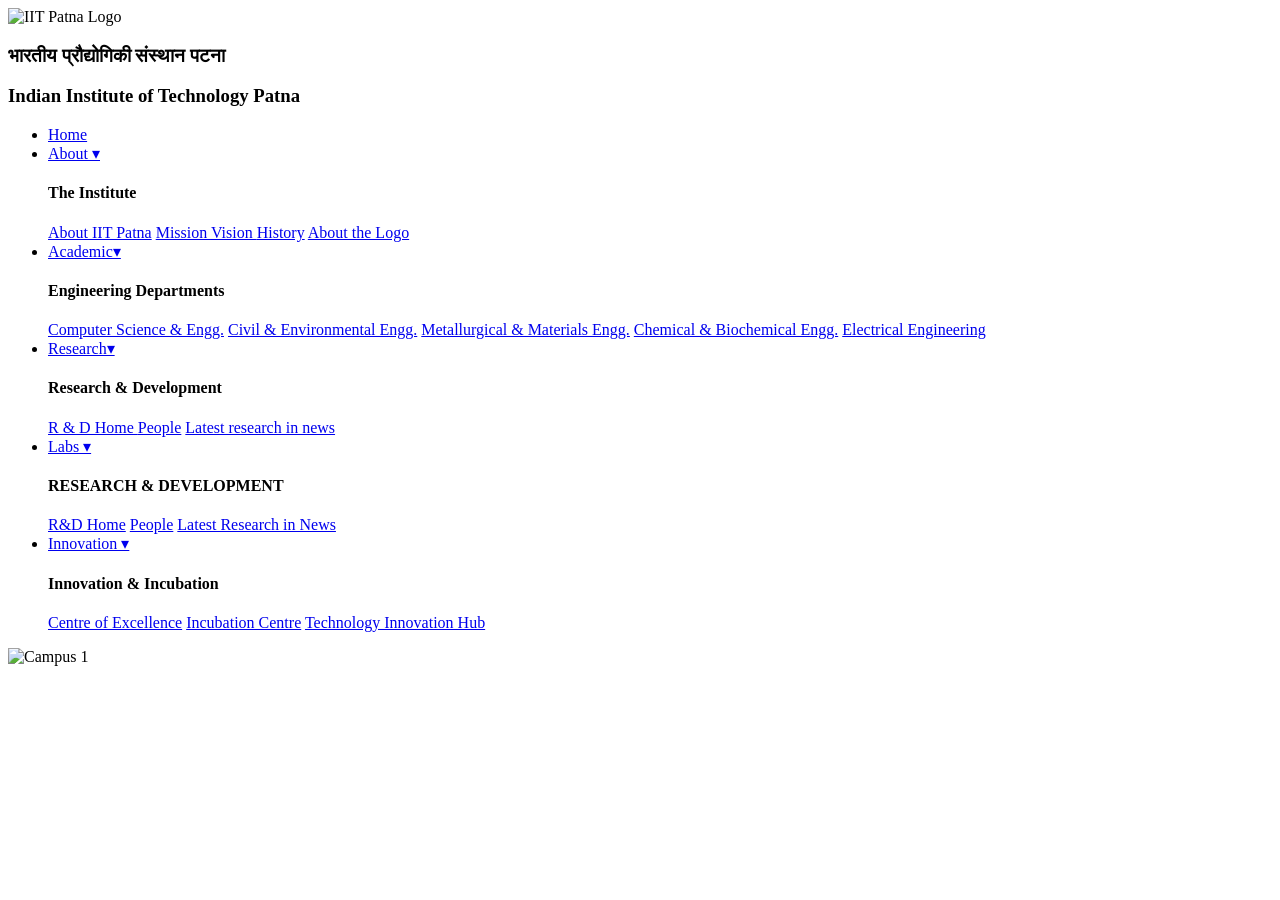
==== index.html @ 39b95784 "Add files via upload" ====
<!DOCTYPE html>
<html>
<head>
<title>IIT Patna CSE Department Website</TITLE>

<link rel="stylesheet" href ="css/style.css">

 </head>
<body>
<div class="width-100 top-header header">
 <div class="container">

<div class="logo">
 <img src="image/logo.png" alt="IIT Patna Logo">
    <div class="logo-text">
        <h3>भारतीय प्रौद्योगिकी संस्थान पटना</h3>
        <h3>Indian Institute of Technology Patna</h3>
 </div>
</div>

<nav>
       
<ul class="main-menu">
    <li><a href="#">Home</a></li>
	
	<li class="has-mega-menu">
    <a href="#">About ▾</a>

    <div class="mega-menu">

        <div class="mega-column">
            <h4>The Institute</h4>
            <a href="#">About IIT Patna</a>
			 <a href="#">Mission </a>
			  <a href="#">Vision </a>
            <a href="#"> History</a>
	
            <a href="#">About the Logo </a>
			
        </div>
		
   
<li class="has-mega-menu">
    <a href="#"> Academic▾</a>

    <div class="mega-menu">

        <div class="mega-column">
            <h4>Engineering Departments</h4>
            <a href="#">Computer Science & Engg.</a>
		 <a href="#">Civil & Environmental Engg.</a>
        <a href="#">Metallurgical & Materials Engg.</a>
            <a href="#">Chemical & Biochemical Engg.</a>
            <a href="#">Electrical Engineering</a>

            
        </div>
		
	<li class="has-mega-menu">
    <a href="#">Research▾</a>

    <div class="mega-menu">

        <div class="mega-column">
            <h4>Research & Development</h4>
            <a href="#">R & D Home </a>
           <a href="#">People</a>
		   <a href="#">Latest research in news</a>
        </div>
		
		
			
			<li class="has-mega-menu">
    <a href="#">Labs ▾</a>

    <div class="mega-menu">

        <div class="mega-column">
            <h4>RESEARCH & DEVELOPMENT</h4>
            <a href="#">R&D Home</a>
            <a href="#">People</a>
            <a href="#">Latest Research in News</a>
        </div>
		
		<li class="has-mega-menu">
    <a href="#">Innovation ▾</a>

    <div class="mega-menu">

        <div class="mega-column">
            <h4>Innovation & Incubation</h4>
            <a href="#">Centre of Excellence</a>
            <a href="#">Incubation Centre</a>
 
            <a href="#">Technology Innovation Hub</a>
        </div>
</ul>
</nav>
</div>

 

<div class="banner">
    <img class="slider-width" src="image/p3.webp" alt="Campus 1">
    <img class="slider-width" src="image/p14.jpg" alt="Campus 2">
    <img class="slider-width" src="image/p15.webp" alt="Campus 3">
    <img class="slider-width" src="image/p5.webp" alt="Campus 4">
 <img class="slider-width" src="image/p24.jpg" alt="Campus 4">
    <img class="slider-width" src="image/p12.jpg" alt="Campus 5">
</div>

<script src="slider.js"></script>
</body>
</html>
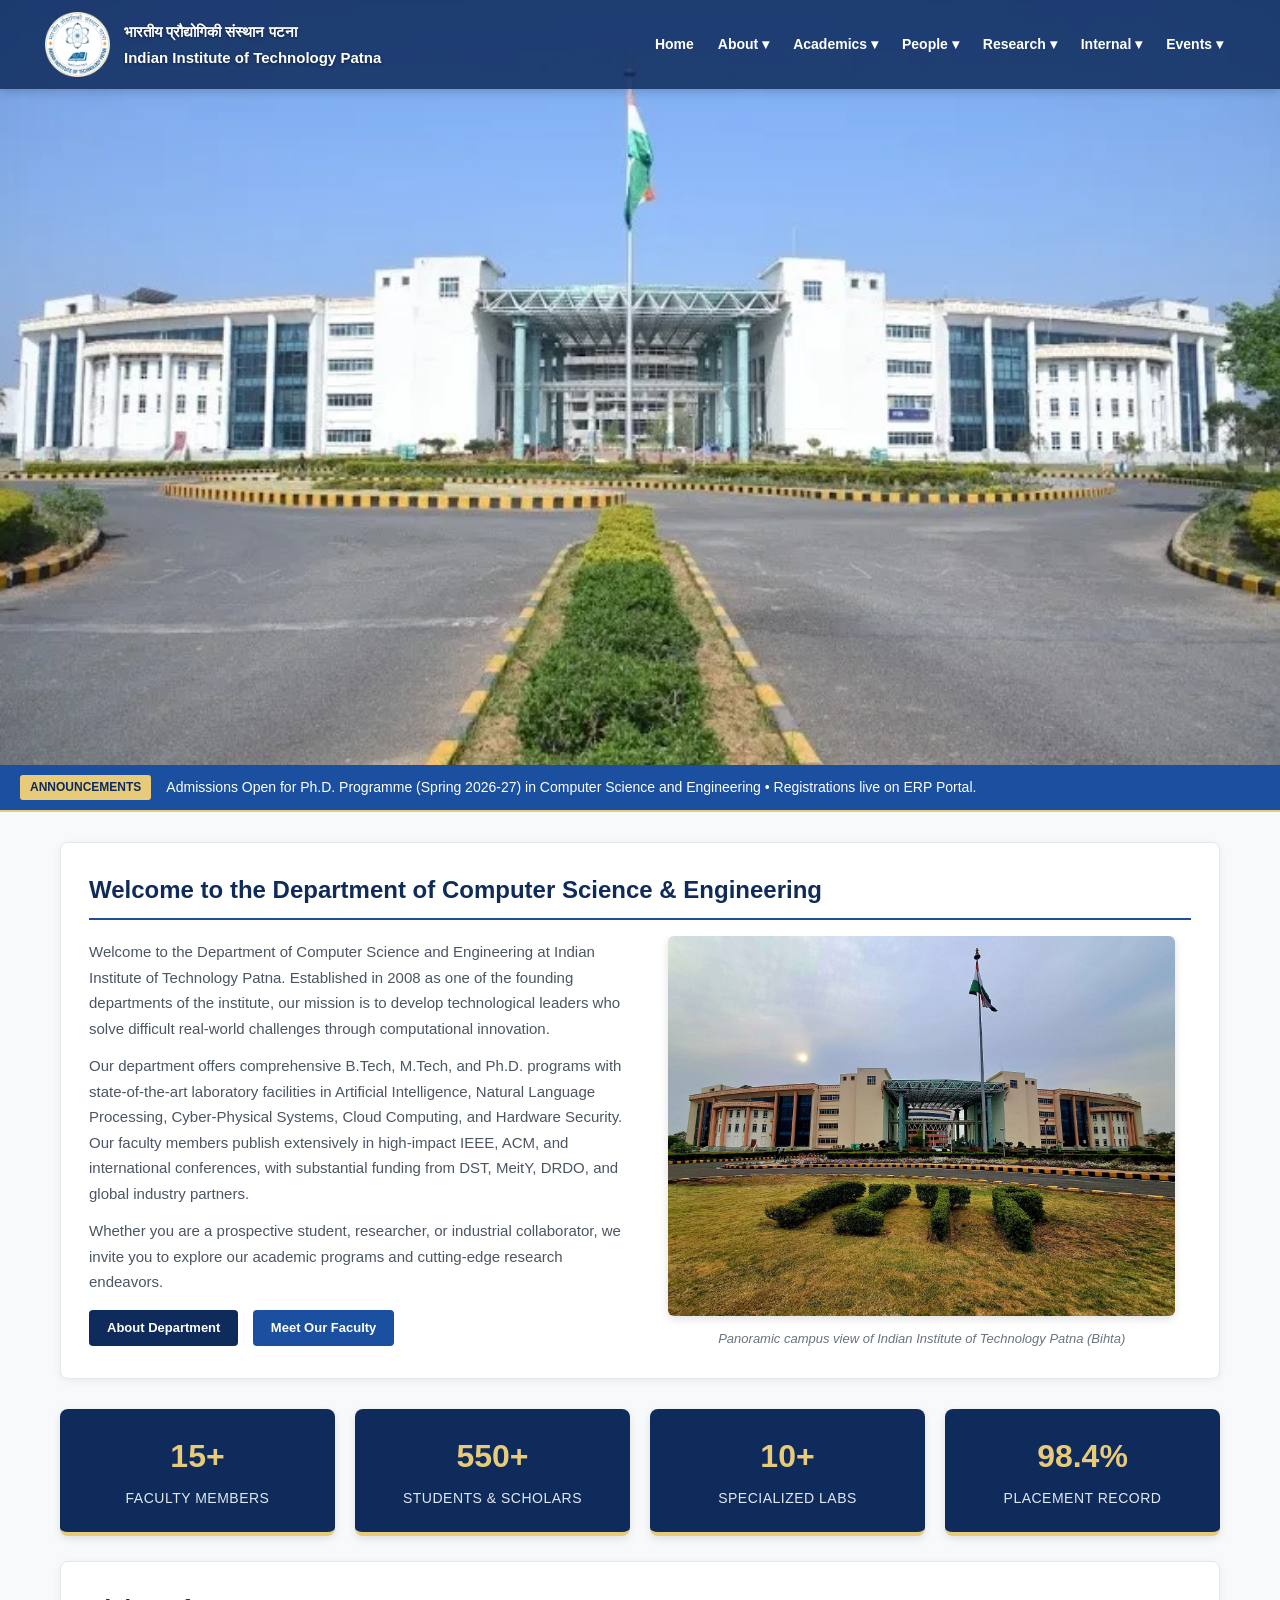
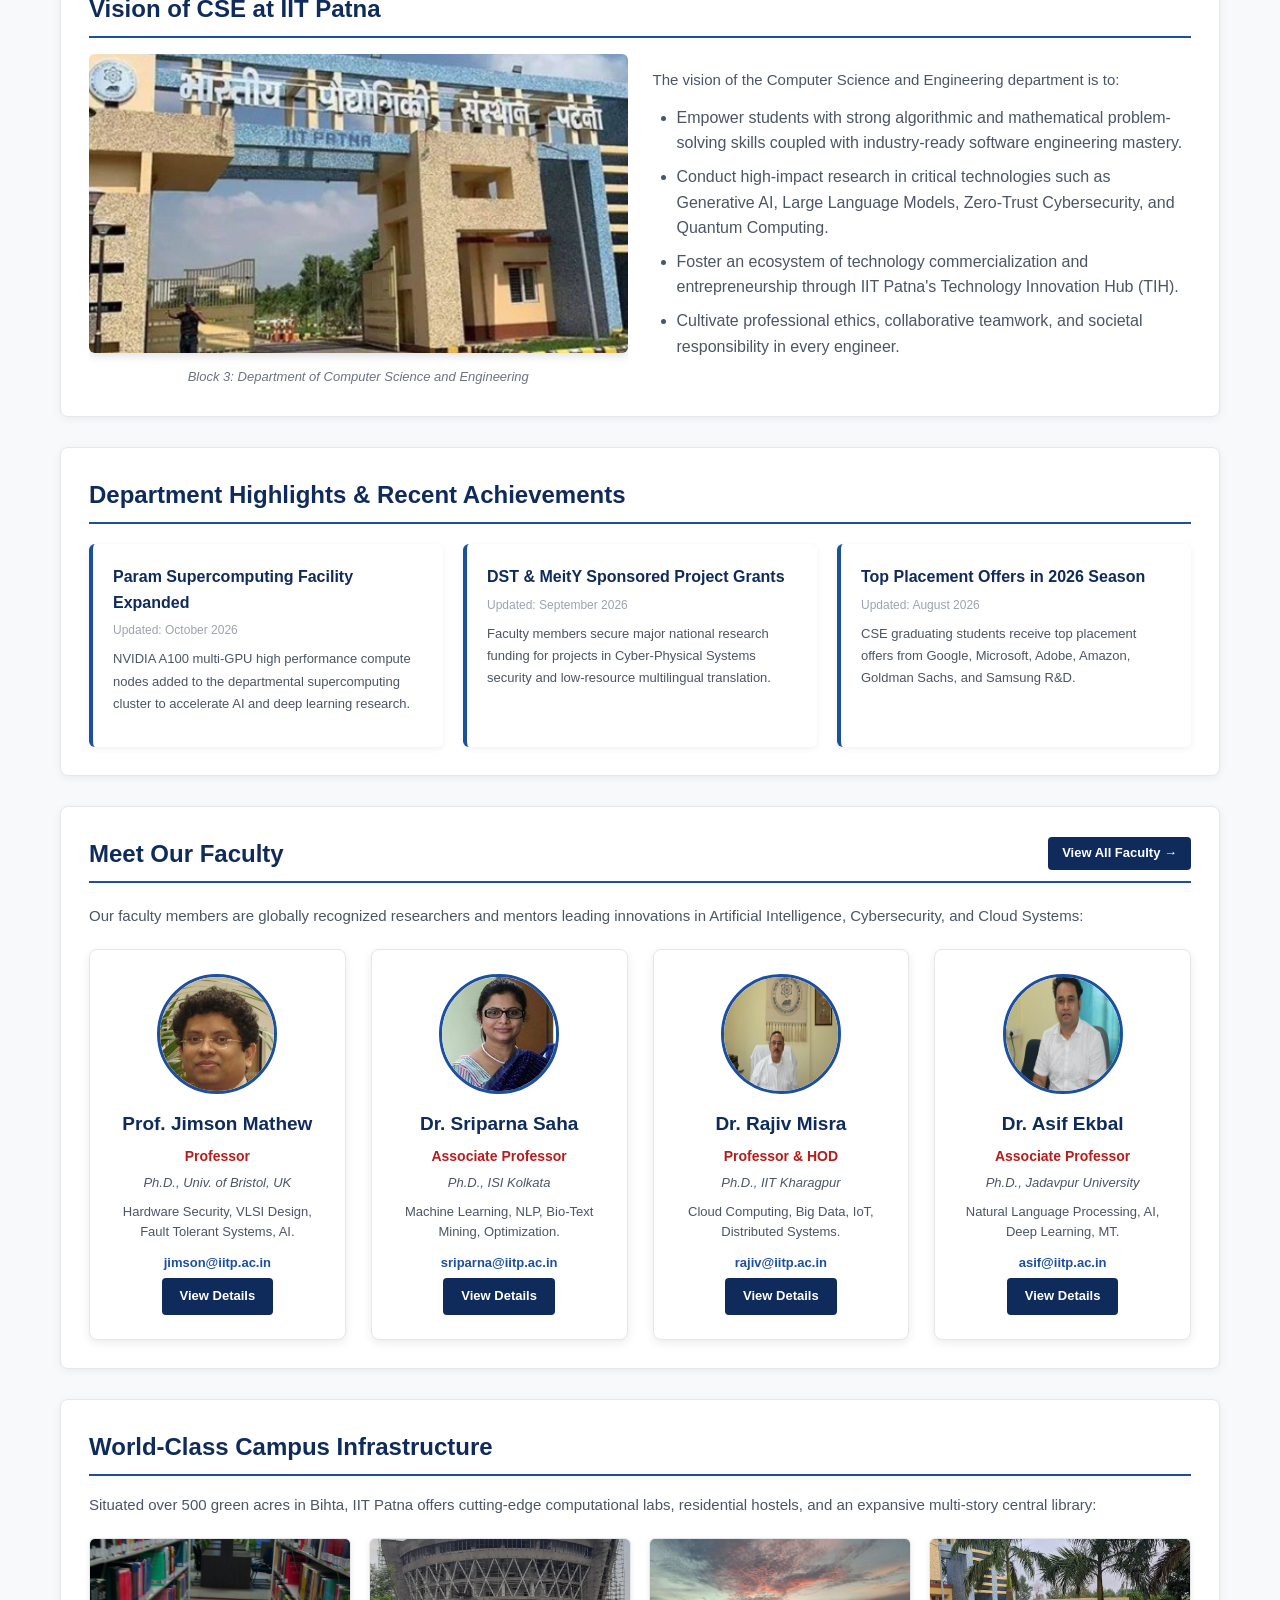
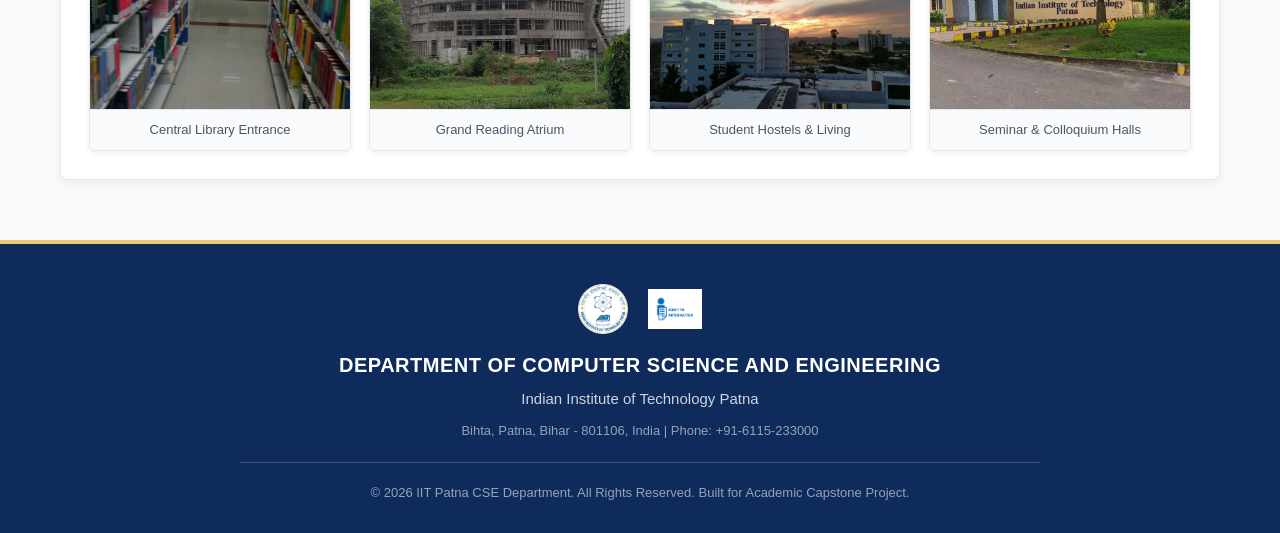
==== commit 6223974f: "Refactor project architecture, standardize paths, and prepare for GitHub Pages deployment" ====
--- a/index.html
+++ b/index.html
@@ -1,115 +1,319 @@
-
-<!DOCTYPE html>
-<html>
-<head>
-<title>IIT Patna CSE Department Website</TITLE>
-
-<link rel="stylesheet" href ="css/style.css">
-
- </head>
-<body>
-<div class="width-100 top-header header">
- <div class="container">
-
-<div class="logo">
- <img src="image/logo.png" alt="IIT Patna Logo">
-    <div class="logo-text">
-        <h3>भारतीय प्रौद्योगिकी संस्थान पटना</h3>
-        <h3>Indian Institute of Technology Patna</h3>
- </div>
-</div>
-
-<nav>
-       
-<ul class="main-menu">
-    <li><a href="#">Home</a></li>
-	
-	<li class="has-mega-menu">
-    <a href="#">About ▾</a>
-
-    <div class="mega-menu">
-
-        <div class="mega-column">
-            <h4>The Institute</h4>
-            <a href="#">About IIT Patna</a>
-			 <a href="#">Mission </a>
-			  <a href="#">Vision </a>
-            <a href="#"> History</a>
-	
-            <a href="#">About the Logo </a>
-			
-        </div>
-		
-   
-<li class="has-mega-menu">
-    <a href="#"> Academic▾</a>
-
-    <div class="mega-menu">
-
-        <div class="mega-column">
-            <h4>Engineering Departments</h4>
-            <a href="#">Computer Science & Engg.</a>
-		 <a href="#">Civil & Environmental Engg.</a>
-        <a href="#">Metallurgical & Materials Engg.</a>
-            <a href="#">Chemical & Biochemical Engg.</a>
-            <a href="#">Electrical Engineering</a>
-
-            
-        </div>
-		
-	<li class="has-mega-menu">
-    <a href="#">Research▾</a>
-
-    <div class="mega-menu">
-
-        <div class="mega-column">
-            <h4>Research & Development</h4>
-            <a href="#">R & D Home </a>
-           <a href="#">People</a>
-		   <a href="#">Latest research in news</a>
-        </div>
-		
-		
-			
-			<li class="has-mega-menu">
-    <a href="#">Labs ▾</a>
-
-    <div class="mega-menu">
-
-        <div class="mega-column">
-            <h4>RESEARCH & DEVELOPMENT</h4>
-            <a href="#">R&D Home</a>
-            <a href="#">People</a>
-            <a href="#">Latest Research in News</a>
-        </div>
-		
-		<li class="has-mega-menu">
-    <a href="#">Innovation ▾</a>
-
-    <div class="mega-menu">
-
-        <div class="mega-column">
-            <h4>Innovation & Incubation</h4>
-            <a href="#">Centre of Excellence</a>
-            <a href="#">Incubation Centre</a>
- 
-            <a href="#">Technology Innovation Hub</a>
-        </div>
-</ul>
-</nav>
-</div>
-
- 
-
-<div class="banner">
-    <img class="slider-width" src="image/p3.webp" alt="Campus 1">
-    <img class="slider-width" src="image/p14.jpg" alt="Campus 2">
-    <img class="slider-width" src="image/p15.webp" alt="Campus 3">
-    <img class="slider-width" src="image/p5.webp" alt="Campus 4">
- <img class="slider-width" src="image/p24.jpg" alt="Campus 4">
-    <img class="slider-width" src="image/p12.jpg" alt="Campus 5">
-</div>
-
-<script src="slider.js"></script>
-</body>
-</html>   +<!-- Home, About & Academic by Abhi -->
+<!DOCTYPE html>
+<html lang="en">
+<head>
+    <meta charset="UTF-8">
+    <meta name="viewport" content="width=device-width, initial-scale=1.0">
+    <title>IIT Patna - Department of Computer Science and Engineering</title>
+    <link rel="stylesheet" href="assets/css/style.css">
+</head>
+<body>
+
+<!-- Header with Logo and Mega Menu -->
+<div class="width-100 top-header header">
+    <div class="container">
+        <div class="logo">
+            <img src="assets/images/logo/primary-logo.png" alt="IIT Patna Official Logo">
+            <div class="logo-text">
+                <h3>भारतीय प्रौद्योगिकी संस्थान पटना</h3>
+                <h3>Indian Institute of Technology Patna</h3>
+            </div>
+        </div>
+
+        <nav>
+            <ul class="main-menu">
+                <li><a href="index.html">Home</a></li>
+                
+                <li class="has-mega-menu">
+                    <a href="pages/about.html">About ▾</a>
+                    <div class="mega-menu">
+                        <div class="mega-column">
+                            <h4>The Institute</h4>
+                            <a href="pages/about.html#about-iitp">About IIT Patna</a>
+                            <a href="pages/about.html#mission">Mission</a>
+                            <a href="pages/about.html#vision">Vision</a>
+                            <a href="pages/about.html#history">History</a>
+                            <a href="pages/about.html#logo">About the Logo</a>
+                        </div>
+                    </div>
+                </li>
+
+                <li class="has-mega-menu">
+                    <a href="pages/academic.html">Academics ▾</a>
+                    <div class="mega-menu">
+                        <div class="mega-column">
+                            <h4>Curriculum</h4>
+                            <a href="pages/academic.html#btech">B.Tech (CSE &amp; AI)</a>
+                            <a href="pages/academic.html#mtech">M.Tech</a>
+                            <a href="pages/academic.html#phd">Ph.D. Programme</a>
+                        </div>
+                        <div class="mega-column">
+                            <h4>Courses</h4>
+                            <a href="pages/academic.html#courses">Courses Offered</a>
+                        </div>
+                    </div>
+                </li>
+
+                <li class="has-mega-menu">
+                    <a href="pages/people.html">People ▾</a>
+                    <div class="mega-menu">
+                        <div class="mega-column">
+                            <h4>Directory</h4>
+                            <a href="pages/people.html#faculty">Faculty</a>
+                            <a href="pages/people.html#advisors">Faculty Advisors</a>
+                            <a href="pages/people.html#committees">Committees</a>
+                            <a href="pages/people.html#staff">Staff</a>
+                            <a href="pages/people.html#students">Students</a>
+                        </div>
+                    </div>
+                </li>
+
+                <li class="has-mega-menu">
+                    <a href="pages/research.html">Research ▾</a>
+                    <div class="mega-menu">
+                        <div class="mega-column">
+                            <h4>Research &amp; Development</h4>
+                            <a href="pages/research.html#areas">Research Areas</a>
+                            <a href="pages/research.html#groups">Research Groups</a>
+                            <a href="pages/research.html#labs">Research Labs</a>
+                        </div>
+                    </div>
+                </li>
+
+                <li class="has-mega-menu">
+                    <a href="pages/internal.html">Internal ▾</a>
+                    <div class="mega-menu">
+                        <div class="mega-column">
+                            <h4>Internal</h4>
+                            <a href="pages/internal.html#schedule">Class Schedule</a>
+                            <a href="pages/internal.html#career">Career Up</a>
+                            <a href="pages/internal.html#links">Important Links</a>
+                        </div>
+                    </div>
+                </li>
+
+                <li class="has-mega-menu">
+                    <a href="pages/upcoming-events.html">Events ▾</a>
+                    <div class="mega-menu">
+                        <div class="mega-column">
+                            <h4>Events</h4>
+                            <a href="pages/upcoming-events.html">Upcoming Events</a>
+                            <a href="pages/past-events.html">Past Events</a>
+                        </div>
+                    </div>
+                </li>
+            </ul>
+        </nav>
+    </div>
+</div>
+
+<!-- Banner Image Slider -->
+<div class="banner">
+    <img class="slider-width" src="assets/images/institute/campus-academic-complex.webp" alt="IIT Patna Academic Building Complex">
+    <img class="slider-width" src="assets/images/institute/campus-main-gate.jpg" alt="IIT Patna Main Gate and Campus Walkway">
+    <img class="slider-width" src="assets/images/institute/campus-lawn-view.webp" alt="IIT Patna Lush Campus Lawn">
+    <img class="slider-width" src="assets/images/institute/campus-faculty-housing.webp" alt="IIT Patna Faculty and Student Housing">
+    <img class="slider-width" src="assets/images/institute/campus-senate-hall.jpg" alt="IIT Patna Senate Hall">
+    <img class="slider-width" src="assets/images/institute/campus-night-view.jpg" alt="IIT Patna Night Campus View">
+</div>
+
+<!-- Latest Announcement Bar / News Ticker -->
+<div class="announcement-bar">
+    <span class="announcement-tag">Announcements</span>
+    <a href="pages/academic.html#phd" class="announcement-text">
+        Admissions Open for Ph.D. Programme (Spring 2026-27) in Computer Science and Engineering &bull; Registrations live on ERP Portal.
+    </a>
+</div>
+
+<!-- Main Content Area -->
+<div class="page-container">
+
+    <!-- Welcome Message from Head of Department -->
+    <div class="content-card">
+        <h2>Welcome to the Department of Computer Science &amp; Engineering</h2>
+        <div class="two-col-grid" style="align-items: center;">
+            <div>
+                <p>Welcome to the Department of Computer Science and Engineering at Indian Institute of Technology Patna. Established in 2008 as one of the founding departments of the institute, our mission is to develop technological leaders who solve difficult real-world challenges through computational innovation.</p>
+                <p>Our department offers comprehensive B.Tech, M.Tech, and Ph.D. programs with state-of-the-art laboratory facilities in Artificial Intelligence, Natural Language Processing, Cyber-Physical Systems, Cloud Computing, and Hardware Security. Our faculty members publish extensively in high-impact IEEE, ACM, and international conferences, with substantial funding from DST, MeitY, DRDO, and global industry partners.</p>
+                <p>Whether you are a prospective student, researcher, or industrial collaborator, we invite you to explore our academic programs and cutting-edge research endeavors.</p>
+                <div style="margin-top: 15px;">
+                    <a href="pages/about.html#about-iitp" class="profile-btn" style="margin-right: 10px;">About Department</a>
+                    <a href="pages/people.html#faculty" class="profile-btn" style="background-color: #1b4fa0;">Meet Our Faculty</a>
+                </div>
+            </div>
+            <div class="card-img-block" style="margin: 0;">
+                <img src="assets/images/institute/campus-aerial-panoramic.jpg" alt="Aerial Panoramic View of IIT Patna Campus">
+                <div class="caption">Panoramic campus view of Indian Institute of Technology Patna (Bihta)</div>
+            </div>
+        </div>
+    </div>
+
+    <!-- Quick Stats Grid -->
+    <div class="stats-grid">
+        <div class="stat-box">
+            <div class="stat-number">15+</div>
+            <div class="stat-label">Faculty Members</div>
+        </div>
+        <div class="stat-box">
+            <div class="stat-number">550+</div>
+            <div class="stat-label">Students &amp; Scholars</div>
+        </div>
+        <div class="stat-box">
+            <div class="stat-number">10+</div>
+            <div class="stat-label">Specialized Labs</div>
+        </div>
+        <div class="stat-box">
+            <div class="stat-number">98.4%</div>
+            <div class="stat-label">Placement Record</div>
+        </div>
+    </div>
+
+    <!-- Vision of CSE at IIT Patna -->
+    <div class="content-card">
+        <h2>Vision of CSE at IIT Patna</h2>
+        <div class="two-col-grid" style="align-items: center;">
+            <div class="card-img-block" style="margin: 0;">
+                <img src="assets/images/academic/lecture-hall-complex.jpg" alt="IIT Patna CSE Academic Complex Front">
+                <div class="caption">Block 3: Department of Computer Science and Engineering</div>
+            </div>
+            <div>
+                <p>The vision of the Computer Science and Engineering department is to:</p>
+                <ul>
+                    <li>Empower students with strong algorithmic and mathematical problem-solving skills coupled with industry-ready software engineering mastery.</li>
+                    <li>Conduct high-impact research in critical technologies such as Generative AI, Large Language Models, Zero-Trust Cybersecurity, and Quantum Computing.</li>
+                    <li>Foster an ecosystem of technology commercialization and entrepreneurship through IIT Patna's Technology Innovation Hub (TIH).</li>
+                    <li>Cultivate professional ethics, collaborative teamwork, and societal responsibility in every engineer.</li>
+                </ul>
+            </div>
+        </div>
+    </div>
+
+    <!-- Department Highlights & News -->
+    <div class="content-card">
+        <h2>Department Highlights &amp; Recent Achievements</h2>
+        <div class="news-grid">
+            <div class="news-card">
+                <h4>Param Supercomputing Facility Expanded</h4>
+                <div class="news-date">Updated: October 2026</div>
+                <p>NVIDIA A100 multi-GPU high performance compute nodes added to the departmental supercomputing cluster to accelerate AI and deep learning research.</p>
+            </div>
+            <div class="news-card">
+                <h4>DST &amp; MeitY Sponsored Project Grants</h4>
+                <div class="news-date">Updated: September 2026</div>
+                <p>Faculty members secure major national research funding for projects in Cyber-Physical Systems security and low-resource multilingual translation.</p>
+            </div>
+            <div class="news-card">
+                <h4>Top Placement Offers in 2026 Season</h4>
+                <div class="news-date">Updated: August 2026</div>
+                <p>CSE graduating students receive top placement offers from Google, Microsoft, Adobe, Amazon, Goldman Sachs, and Samsung R&amp;D.</p>
+            </div>
+        </div>
+    </div>
+
+    <!-- Meet Our Faculty Spotlight Section -->
+    <div class="content-card" id="faculty-spotlight">
+        <div style="display: flex; justify-content: space-between; align-items: center; border-bottom: 2px solid #1b4fa0; padding-bottom: 8px; margin-bottom: 20px;">
+            <h2 style="border: none; margin: 0; padding: 0;">Meet Our Faculty</h2>
+            <a href="pages/people.html#faculty" class="profile-btn" style="padding: 6px 14px; font-size: 13px;">View All Faculty &rarr;</a>
+        </div>
+        <p>Our faculty members are globally recognized researchers and mentors leading innovations in Artificial Intelligence, Cybersecurity, and Cloud Systems:</p>
+        <div class="faculty-grid" style="grid-template-columns: repeat(auto-fit, minmax(240px, 1fr));">
+            <div class="faculty-card">
+                <div>
+                    <div class="faculty-image-box">
+                        <img src="assets/images/faculty/jimson-mathew.jpg" alt="Prof. Jimson Mathew" onerror="this.src='assets/images/faculty/default-avatar.svg'">
+                    </div>
+                    <h3>Prof. Jimson Mathew</h3>
+                    <h4>Professor</h4>
+                    <div class="faculty-phd">Ph.D., Univ. of Bristol, UK</div>
+                    <div class="faculty-area">Hardware Security, VLSI Design, Fault Tolerant Systems, AI.</div>
+                    <div class="faculty-email">jimson@iitp.ac.in</div>
+                </div>
+                <a class="profile-btn" href="pages/people.html#faculty">View Details</a>
+            </div>
+            <div class="faculty-card">
+                <div>
+                    <div class="faculty-image-box">
+                        <img src="assets/images/faculty/sriparna-saha.jpg" alt="Dr. Sriparna Saha" onerror="this.src='assets/images/faculty/default-avatar.svg'">
+                    </div>
+                    <h3>Dr. Sriparna Saha</h3>
+                    <h4>Associate Professor</h4>
+                    <div class="faculty-phd">Ph.D., ISI Kolkata</div>
+                    <div class="faculty-area">Machine Learning, NLP, Bio-Text Mining, Optimization.</div>
+                    <div class="faculty-email">sriparna@iitp.ac.in</div>
+                </div>
+                <a class="profile-btn" href="pages/people.html#faculty">View Details</a>
+            </div>
+            <div class="faculty-card">
+                <div>
+                    <div class="faculty-image-box">
+                        <img src="assets/images/faculty/rajiv-misra.jpg" alt="Dr. Rajiv Misra" onerror="this.src='assets/images/faculty/default-avatar.svg'">
+                    </div>
+                    <h3>Dr. Rajiv Misra</h3>
+                    <h4>Professor &amp; HOD</h4>
+                    <div class="faculty-phd">Ph.D., IIT Kharagpur</div>
+                    <div class="faculty-area">Cloud Computing, Big Data, IoT, Distributed Systems.</div>
+                    <div class="faculty-email">rajiv@iitp.ac.in</div>
+                </div>
+                <a class="profile-btn" href="pages/people.html#faculty">View Details</a>
+            </div>
+            <div class="faculty-card">
+                <div>
+                    <div class="faculty-image-box">
+                        <img src="assets/images/faculty/asif-ekbal.jpg" alt="Dr. Asif Ekbal" onerror="this.src='assets/images/faculty/default-avatar.svg'">
+                    </div>
+                    <h3>Dr. Asif Ekbal</h3>
+                    <h4>Associate Professor</h4>
+                    <div class="faculty-phd">Ph.D., Jadavpur University</div>
+                    <div class="faculty-area">Natural Language Processing, AI, Deep Learning, MT.</div>
+                    <div class="faculty-email">asif@iitp.ac.in</div>
+                </div>
+                <a class="profile-btn" href="pages/people.html#faculty">View Details</a>
+            </div>
+        </div>
+    </div>
+
+    <!-- Campus & Academic Infrastructure Showcase -->
+    <div class="content-card">
+        <h2>World-Class Campus Infrastructure</h2>
+        <p>Situated over 500 green acres in Bihta, IIT Patna offers cutting-edge computational labs, residential hostels, and an expansive multi-story central library:</p>
+        <div class="gallery-grid">
+            <div class="gallery-item">
+                <img src="assets/images/academic/library-main-entrance.jpg" alt="Central Library Entrance">
+                <div class="gallery-caption">Central Library Entrance</div>
+            </div>
+            <div class="gallery-item">
+                <img src="assets/images/academic/library-grand-atrium.jpg" alt="Central Library Grand Reading Atrium">
+                <div class="gallery-caption">Grand Reading Atrium</div>
+            </div>
+            <div class="gallery-item">
+                <img src="assets/images/institute/hostel-building.jpg" alt="Student Residential Hostels">
+                <div class="gallery-caption">Student Hostels &amp; Living</div>
+            </div>
+            <div class="gallery-item">
+                <img src="assets/images/academic/conference-hall.webp" alt="Campus Seminar and Conference Halls">
+                <div class="gallery-caption">Seminar &amp; Colloquium Halls</div>
+            </div>
+        </div>
+    </div>
+
+</div>
+
+<!-- Footer -->
+<footer class="site-footer">
+    <div class="footer-container">
+        <div style="display: flex; justify-content: center; align-items: center; gap: 20px; margin-bottom: 15px;">
+            <img src="assets/images/logo/primary-logo.png" alt="IIT Patna Emblem" style="height: 50px; width: auto;">
+            <img src="assets/images/logo/rti-logo.png" alt="RTI Logo" style="height: 40px; width: auto;">
+        </div>
+        <h3>Department of Computer Science and Engineering</h3>
+        <h4>Indian Institute of Technology Patna</h4>
+        <p>Bihta, Patna, Bihar - 801106, India | Phone: +91-6115-233000</p>
+        <hr>
+        <p>&copy; 2026 IIT Patna CSE Department. All Rights Reserved. Built for Academic Capstone Project.</p>
+    </div>
+</footer>
+
+<script src="assets/js/slider.js"></script>
+</body>
+</html>
--- a/assets/css/style.css
+++ b/assets/css/style.css
@@ -0,0 +1,881 @@
+/* IIT Patna CSE Department Stylesheet */
+/* Team project: Abhi, Anurag, Ashish Kumar Pandey */
+
+/* Reset & General Setup */
+* {
+    margin: 0;
+    padding: 0;
+    box-sizing: border-box;
+}
+
+/* Smooth Scrolling & Setup */
+html {
+    scroll-behavior: smooth;
+}
+
+/* Page Load Fade-In Animation */
+@keyframes fadeIn {
+    from {
+        opacity: 0;
+        transform: translateY(8px);
+    }
+    to {
+        opacity: 1;
+        transform: translateY(0);
+    }
+}
+
+body {
+    font-family: Arial, sans-serif;
+    background-color: #f7f9fa;
+    color: #333333;
+    line-height: 1.6;
+    animation: fadeIn 0.4s ease-out forwards;
+}
+
+/* Header & Navigation Bar */
+.top-header {
+    position: absolute;
+    top: 0;
+    left: 0;
+    width: 100%;
+    z-index: 1000;
+    background: rgba(15, 43, 92, 0.85);
+    box-shadow: 0 2px 10px rgba(0, 0, 0, 0.2);
+}
+
+.top-header.inner-page-header {
+    position: relative;
+    background: #0f2b5c;
+}
+
+.top-header .container {
+    display: flex;
+    align-items: center;
+    justify-content: space-between;
+    padding: 12px 30px;
+    max-width: 1250px;
+    margin: 0 auto;
+}
+
+/* Logo */
+.logo {
+    display: flex;
+    align-items: center;
+    gap: 14px;
+}
+
+.logo img {
+    width: 65px;
+    height: auto;
+}
+
+.logo-text h3 {
+    color: #ffffff;
+    font-size: 15px;
+    margin: 2px 0;
+    font-weight: bold;
+    text-shadow: 0 1px 3px rgba(0, 0, 0, 0.4);
+}
+
+/* Main Menu */
+.main-menu {
+    display: flex;
+    align-items: center;
+    list-style: none;
+    margin: 0;
+    padding: 0;
+}
+
+.main-menu li {
+    position: relative;
+}
+
+.main-menu li > a {
+    display: block;
+    padding: 14px 12px;
+    color: #ffffff;
+    text-decoration: none;
+    font-size: 14px;
+    font-weight: bold;
+    white-space: nowrap;
+    transition: all 0.3s ease;
+}
+
+.main-menu li > a:hover {
+    color: #e7cb78;
+    background: rgba(255, 255, 255, 0.1);
+    border-radius: 4px;
+}
+
+/* Mega Dropdown Menu */
+.mega-menu {
+    display: grid;
+    opacity: 0;
+    visibility: hidden;
+    pointer-events: none;
+    position: absolute;
+    top: 100%;
+    left: 50%;
+    transform: translate(-50%, 10px);
+    width: 850px;
+    max-width: 95vw;
+    padding: 22px;
+    background: #ffffff;
+    border-radius: 6px;
+    box-shadow: 0 8px 24px rgba(0, 0, 0, 0.2);
+    grid-template-columns: repeat(auto-fit, minmax(200px, 1fr));
+    gap: 20px;
+    z-index: 2000;
+    border-top: 4px solid #1b4fa0;
+    transition: opacity 0.25s ease-in-out, transform 0.25s ease-in-out, visibility 0.25s ease-in-out;
+}
+
+.has-mega-menu:hover > .mega-menu {
+    opacity: 1;
+    visibility: visible;
+    pointer-events: auto;
+    transform: translate(-50%, 0);
+}
+
+.mega-column h4 {
+    color: #0f2b5c;
+    font-size: 14px;
+    text-transform: uppercase;
+    margin: 0 0 10px;
+    padding-bottom: 8px;
+    border-bottom: 2px solid #1b4fa0;
+    letter-spacing: 0.5px;
+}
+
+.mega-column a {
+    display: block;
+    color: #444444;
+    text-decoration: none;
+    font-size: 14px;
+    padding: 6px 0;
+    transition: all 0.3s ease;
+}
+
+.mega-column a:hover {
+    color: #1b4fa0;
+    padding-left: 6px;
+    font-weight: bold;
+}
+
+/* Home Banner Slider */
+.banner {
+    width: 100%;
+    height: 85vh;
+    overflow: hidden;
+    background: #111111;
+    position: relative;
+}
+
+.slider-width {
+    display: none;
+    width: 100%;
+    height: 100%;
+    object-fit: cover;
+    object-position: center 35%;
+}
+
+/* Hero Section for Inner Pages */
+.hero {
+    background: #0f2b5c;
+    color: #ffffff;
+    padding: 45px 20px;
+    text-align: center;
+    border-bottom: 4px solid #e7cb78;
+}
+
+.hero p {
+    color: #e7cb78;
+    font-weight: bold;
+    font-size: 13px;
+    letter-spacing: 1px;
+    margin-bottom: 8px;
+    text-transform: uppercase;
+}
+
+.hero h1 {
+    font-size: 34px;
+    margin-bottom: 10px;
+    color: #ffffff;
+}
+
+.hero h3 {
+    font-size: 17px;
+    font-weight: normal;
+    max-width: 800px;
+    margin: 0 auto;
+    line-height: 1.5;
+    color: #d1d5db;
+}
+
+/* Breadcrumb */
+.breadcrumb {
+    background: #e5e7eb;
+    padding: 12px 30px;
+    font-size: 14px;
+    color: #4b5563;
+    max-width: 1200px;
+    margin: 15px auto 0;
+    border-radius: 4px;
+}
+
+.breadcrumb a {
+    color: #1b4fa0;
+    text-decoration: none;
+    font-weight: bold;
+}
+
+.breadcrumb a:hover {
+    text-decoration: underline;
+}
+
+/* Page Layout & Container */
+.page-container {
+    max-width: 1200px;
+    margin: 30px auto;
+    padding: 0 20px;
+}
+
+/* Content Cards */
+.content-card {
+    background: #ffffff;
+    border: 1px solid #e5e7eb;
+    border-radius: 8px;
+    padding: 28px;
+    margin-bottom: 30px;
+    box-shadow: 0 2px 8px rgba(0, 0, 0, 0.06);
+    transition: all 0.3s ease;
+}
+
+.content-card:hover {
+    box-shadow: 0 6px 18px rgba(0, 0, 0, 0.1);
+}
+
+.content-card h2 {
+    color: #0f2b5c;
+    font-size: 24px;
+    margin-bottom: 16px;
+    padding-bottom: 8px;
+    border-bottom: 2px solid #1b4fa0;
+}
+
+.content-card h3 {
+    color: #1b4fa0;
+    font-size: 18px;
+    margin-top: 18px;
+    margin-bottom: 8px;
+}
+
+.content-card p {
+    color: #4b5563;
+    line-height: 1.7;
+    margin-bottom: 12px;
+    font-size: 15px;
+}
+
+.content-card ul {
+    margin-left: 24px;
+    margin-bottom: 15px;
+    color: #4b5563;
+}
+
+.content-card li {
+    margin-bottom: 8px;
+    line-height: 1.6;
+}
+
+/* Image with Caption in Cards */
+.card-img-block {
+    text-align: center;
+    margin: 20px 0;
+}
+
+.card-img-block img {
+    max-width: 100%;
+    height: auto;
+    max-height: 380px;
+    border-radius: 6px;
+    box-shadow: 0 3px 10px rgba(0, 0, 0, 0.12);
+    object-fit: cover;
+}
+
+.card-img-block .caption {
+    font-size: 13px;
+    color: #6b7280;
+    margin-top: 6px;
+    font-style: italic;
+}
+
+/* Two-column layout */
+.two-col-grid {
+    display: grid;
+    grid-template-columns: repeat(auto-fit, minmax(320px, 1fr));
+    gap: 25px;
+    margin-top: 15px;
+}
+
+/* Tables */
+.custom-table {
+    width: 100%;
+    border-collapse: collapse;
+    margin-top: 15px;
+    background: #ffffff;
+    box-shadow: 0 1px 4px rgba(0, 0, 0, 0.05);
+}
+
+.custom-table th, .custom-table td {
+    border: 1px solid #d1d5db;
+    padding: 12px 14px;
+    text-align: left;
+    font-size: 14px;
+}
+
+.custom-table th {
+    background-color: #0f2b5c;
+    color: #ffffff;
+    font-weight: bold;
+    text-transform: uppercase;
+    font-size: 13px;
+    letter-spacing: 0.5px;
+}
+
+.custom-table tr:nth-child(even) {
+    background-color: #f9fafb;
+}
+
+.custom-table tr:hover {
+    background-color: #f3f4f6;
+}
+
+/* Faculty Grid & Cards (Anurag's Design) */
+.faculty-grid {
+    display: grid;
+    grid-template-columns: repeat(auto-fit, minmax(320px, 1fr));
+    gap: 25px;
+    margin-top: 20px;
+}
+
+.faculty-card {
+    background: #ffffff;
+    border-radius: 8px;
+    padding: 24px;
+    text-align: center;
+    border: 1px solid #e5e7eb;
+    box-shadow: 0 3px 10px rgba(0, 0, 0, 0.08);
+    display: flex;
+    flex-direction: column;
+    justify-content: space-between;
+    transition: all 0.3s ease;
+}
+
+.faculty-card:hover {
+    transform: translateY(-5px);
+    box-shadow: 0 8px 20px rgba(0, 0, 0, 0.14);
+}
+
+.faculty-image-box {
+    width: 120px;
+    height: 120px;
+    border-radius: 50%;
+    margin: 0 auto 15px;
+    overflow: hidden;
+    border: 3px solid #1b4fa0;
+    background: #e5e7eb;
+}
+
+.faculty-image-box img {
+    width: 100%;
+    height: 100%;
+    object-fit: cover;
+}
+
+.faculty-card h3 {
+    color: #0f2b5c;
+    font-size: 19px;
+    margin: 6px 0;
+}
+
+.faculty-card h4 {
+    color: #b91c1c;
+    font-size: 14px;
+    margin-bottom: 6px;
+    font-weight: bold;
+}
+
+.faculty-card .faculty-phd {
+    color: #4b5563;
+    font-size: 13px;
+    font-style: italic;
+    margin-bottom: 8px;
+}
+
+.faculty-card .faculty-area-title {
+    color: #111827;
+    font-size: 13px;
+    font-weight: bold;
+    margin-top: 10px;
+    margin-bottom: 4px;
+}
+
+.faculty-card .faculty-area {
+    color: #4b5563;
+    font-size: 13px;
+    line-height: 1.5;
+    margin-bottom: 12px;
+}
+
+.faculty-card .faculty-email {
+    color: #1b4fa0;
+    font-size: 13px;
+    font-weight: bold;
+    margin-bottom: 4px;
+    word-break: break-all;
+}
+
+.faculty-card .faculty-phone {
+    color: #4b5563;
+    font-size: 13px;
+    margin-bottom: 15px;
+}
+
+.profile-btn {
+    display: inline-block;
+    background-color: #0f2b5c;
+    color: #ffffff;
+    padding: 8px 18px;
+    text-decoration: none;
+    border-radius: 4px;
+    font-size: 13px;
+    font-weight: bold;
+    align-self: center;
+    transition: all 0.3s ease;
+}
+
+.profile-btn:hover {
+    background-color: #e7cb78;
+    color: #0f2b5c;
+}
+
+/* Event Cards (Ashish's Design) */
+.event-list {
+    display: flex;
+    flex-direction: column;
+    gap: 20px;
+    margin-top: 20px;
+}
+
+.event-card {
+    display: flex;
+    gap: 20px;
+    background: #ffffff;
+    border-radius: 8px;
+    padding: 20px;
+    border: 1px solid #e5e7eb;
+    box-shadow: 0 2px 8px rgba(0, 0, 0, 0.08);
+    transition: all 0.3s ease;
+    align-items: flex-start;
+}
+
+.event-card:hover {
+    transform: translateY(-3px);
+    box-shadow: 0 6px 16px rgba(0, 0, 0, 0.12);
+}
+
+.event-date-box {
+    background: #1b4fa0;
+    color: #ffffff;
+    border-radius: 6px;
+    min-width: 75px;
+    height: 75px;
+    display: flex;
+    flex-direction: column;
+    align-items: center;
+    justify-content: center;
+    text-align: center;
+    flex-shrink: 0;
+}
+
+.event-date-box.past {
+    background: #64748b;
+}
+
+.event-date-day {
+    font-size: 26px;
+    font-weight: bold;
+    line-height: 1;
+}
+
+.event-date-month {
+    font-size: 13px;
+    text-transform: uppercase;
+    font-weight: bold;
+    margin-top: 3px;
+}
+
+.event-info {
+    flex: 1;
+}
+
+.event-info h3 {
+    color: #0f2b5c;
+    font-size: 19px;
+    margin-bottom: 6px;
+}
+
+.event-meta {
+    color: #6b7280;
+    font-size: 13px;
+    margin-bottom: 8px;
+    font-weight: 500;
+}
+
+.event-desc {
+    color: #4b5563;
+    font-size: 14px;
+    line-height: 1.6;
+}
+
+.event-thumb {
+    width: 140px;
+    height: 95px;
+    border-radius: 6px;
+    overflow: hidden;
+    flex-shrink: 0;
+}
+
+.event-thumb img {
+    width: 100%;
+    height: 100%;
+    object-fit: cover;
+}
+
+/* News & Highlights Section on Home */
+.news-grid {
+    display: grid;
+    grid-template-columns: repeat(auto-fit, minmax(280px, 1fr));
+    gap: 20px;
+    margin-top: 20px;
+}
+
+.news-card {
+    background: #ffffff;
+    border-radius: 6px;
+    padding: 20px;
+    border-left: 4px solid #1b4fa0;
+    box-shadow: 0 2px 6px rgba(0, 0, 0, 0.06);
+    transition: all 0.3s ease;
+}
+
+.news-card:hover {
+    transform: translateY(-3px);
+    box-shadow: 0 6px 14px rgba(0, 0, 0, 0.1);
+}
+
+.news-card h4 {
+    color: #0f2b5c;
+    font-size: 16px;
+    margin-bottom: 6px;
+}
+
+.news-card .news-date {
+    font-size: 12px;
+    color: #9ca3af;
+    margin-bottom: 8px;
+}
+
+.news-card p {
+    font-size: 13px;
+    color: #4b5563;
+}
+
+/* Footer (Unified across all pages) */
+.site-footer {
+    background: #0f2b5c;
+    color: #ffffff;
+    padding: 40px 20px 25px;
+    text-align: center;
+    margin-top: 60px;
+    border-top: 4px solid #e7cb78;
+}
+
+.site-footer h3 {
+    margin: 0 0 6px;
+    font-size: 20px;
+    text-transform: uppercase;
+    letter-spacing: 0.5px;
+}
+
+.site-footer h4 {
+    margin: 0 0 10px;
+    font-size: 15px;
+    font-weight: normal;
+    color: #cbd5e1;
+}
+
+.site-footer p {
+    color: #94a3b8;
+    font-size: 13px;
+    margin: 4px 0;
+}
+
+.site-footer hr {
+    border: none;
+    border-top: 1px solid rgba(255, 255, 255, 0.2);
+    max-width: 800px;
+    margin: 20px auto;
+}
+
+/* Quick Stats Grid */
+.stats-grid {
+    display: grid;
+    grid-template-columns: repeat(auto-fit, minmax(200px, 1fr));
+    gap: 20px;
+    margin: 25px 0;
+}
+
+.stat-box {
+    background: #0f2b5c;
+    color: #ffffff;
+    padding: 22px 15px;
+    border-radius: 8px;
+    text-align: center;
+    border-bottom: 4px solid #e7cb78;
+    box-shadow: 0 3px 8px rgba(0, 0, 0, 0.1);
+    transition: all 0.3s ease;
+}
+
+.stat-box:hover {
+    transform: translateY(-4px);
+    box-shadow: 0 6px 16px rgba(0, 0, 0, 0.15);
+}
+
+.stat-number {
+    font-size: 32px;
+    font-weight: bold;
+    color: #e7cb78;
+    margin-bottom: 5px;
+}
+
+.stat-label {
+    font-size: 14px;
+    color: #e2e8f0;
+    text-transform: uppercase;
+    letter-spacing: 0.5px;
+}
+
+/* Announcement Ticker */
+.announcement-bar {
+    background: #1b4fa0;
+    color: #ffffff;
+    padding: 10px 20px;
+    display: flex;
+    align-items: center;
+    gap: 15px;
+    font-size: 14px;
+    border-bottom: 2px solid #e7cb78;
+}
+
+.announcement-tag {
+    background: #e7cb78;
+    color: #0f2b5c;
+    font-weight: bold;
+    padding: 3px 10px;
+    border-radius: 3px;
+    font-size: 12px;
+    text-transform: uppercase;
+    white-space: nowrap;
+}
+
+.announcement-text {
+    color: #ffffff;
+    text-decoration: none;
+    transition: all 0.3s ease;
+}
+
+.announcement-text:hover {
+    color: #e7cb78;
+    text-decoration: underline;
+}
+
+/* Photo Gallery Grid */
+.gallery-grid {
+    display: grid;
+    grid-template-columns: repeat(auto-fit, minmax(240px, 1fr));
+    gap: 18px;
+    margin-top: 20px;
+}
+
+.gallery-item {
+    background: #ffffff;
+    border-radius: 6px;
+    overflow: hidden;
+    border: 1px solid #e5e7eb;
+    box-shadow: 0 2px 6px rgba(0, 0, 0, 0.08);
+    transition: all 0.3s ease;
+    text-align: center;
+}
+
+.gallery-item:hover {
+    transform: translateY(-4px);
+    box-shadow: 0 8px 18px rgba(0, 0, 0, 0.14);
+}
+
+.gallery-item img {
+    width: 100%;
+    height: 170px;
+    object-fit: cover;
+    display: block;
+}
+
+.gallery-item .gallery-caption {
+    padding: 10px 12px;
+    font-size: 13px;
+    color: #4b5563;
+    font-weight: 500;
+    background: #f9fafb;
+    border-top: 1px solid #e5e7eb;
+}
+
+/* Badges & Tags */
+.badge {
+    display: inline-block;
+    padding: 3px 8px;
+    border-radius: 4px;
+    font-size: 12px;
+    font-weight: bold;
+}
+
+.badge-blue {
+    background: #dbeafe;
+    color: #1e40af;
+}
+
+.badge-green {
+    background: #dcfce7;
+    color: #166534;
+}
+
+.badge-yellow {
+    background: #fef9c3;
+    color: #854d0e;
+}
+
+/* Responsive Media Queries */
+@media (max-width: 1000px) {
+    .top-header .container {
+        padding: 12px 15px;
+    }
+
+    .logo img {
+        width: 50px;
+    }
+
+    .logo-text h3 {
+        font-size: 13px;
+    }
+
+    .main-menu li > a {
+        padding: 12px 8px;
+        font-size: 13px;
+    }
+
+    .mega-menu {
+        width: 720px;
+        gap: 15px;
+    }
+}
+
+@media (max-width: 768px) {
+    .top-header {
+        position: relative;
+        background: #0f2b5c;
+    }
+
+    .top-header .container {
+        flex-direction: column;
+        align-items: flex-start;
+        gap: 10px;
+    }
+
+    nav {
+        width: 100%;
+        overflow-x: auto;
+    }
+
+    .main-menu {
+        width: max-content;
+    }
+
+    .mega-menu {
+        position: fixed;
+        top: 130px;
+        left: 4%;
+        transform: translateY(10px);
+        width: 92%;
+        max-height: 65vh;
+        overflow-y: auto;
+        grid-template-columns: 1fr;
+    }
+
+    .has-mega-menu:hover > .mega-menu {
+        transform: translateY(0);
+    }
+
+    .banner {
+        height: 50vh;
+    }
+
+    .hero h1 {
+        font-size: 26px;
+    }
+
+    .event-card {
+        flex-direction: column;
+    }
+
+    .event-thumb {
+        width: 100%;
+        height: 180px;
+    }
+}
+
+/* Card & Image Hover Polish */
+.card-img-block, .event-thumb, .gallery-item {
+    overflow: hidden;
+}
+
+.card-img-block img, .event-thumb img, .gallery-item img {
+    transition: transform 0.35s ease;
+}
+
+.content-card:hover .card-img-block img,
+.event-card:hover .event-thumb img,
+.gallery-item:hover img {
+    transform: scale(1.03);
+}
+
+.faculty-card, .event-card, .stat-box {
+    transition: transform 0.3s ease, box-shadow 0.3s ease;
+}
+
+.faculty-card:hover, .event-card:hover, .stat-box:hover {
+    transform: translateY(-5px);
+    box-shadow: 0 8px 20px rgba(0, 0, 0, 0.12);
+}
+
+/* Scroll Reveal (Vanilla JS Observer) */
+.reveal-on-scroll {
+    opacity: 0;
+    transform: translateY(15px);
+    transition: opacity 0.5s ease-out, transform 0.5s ease-out;
+}
+
+.reveal-on-scroll.revealed {
+    opacity: 1;
+    transform: translateY(0);
+}
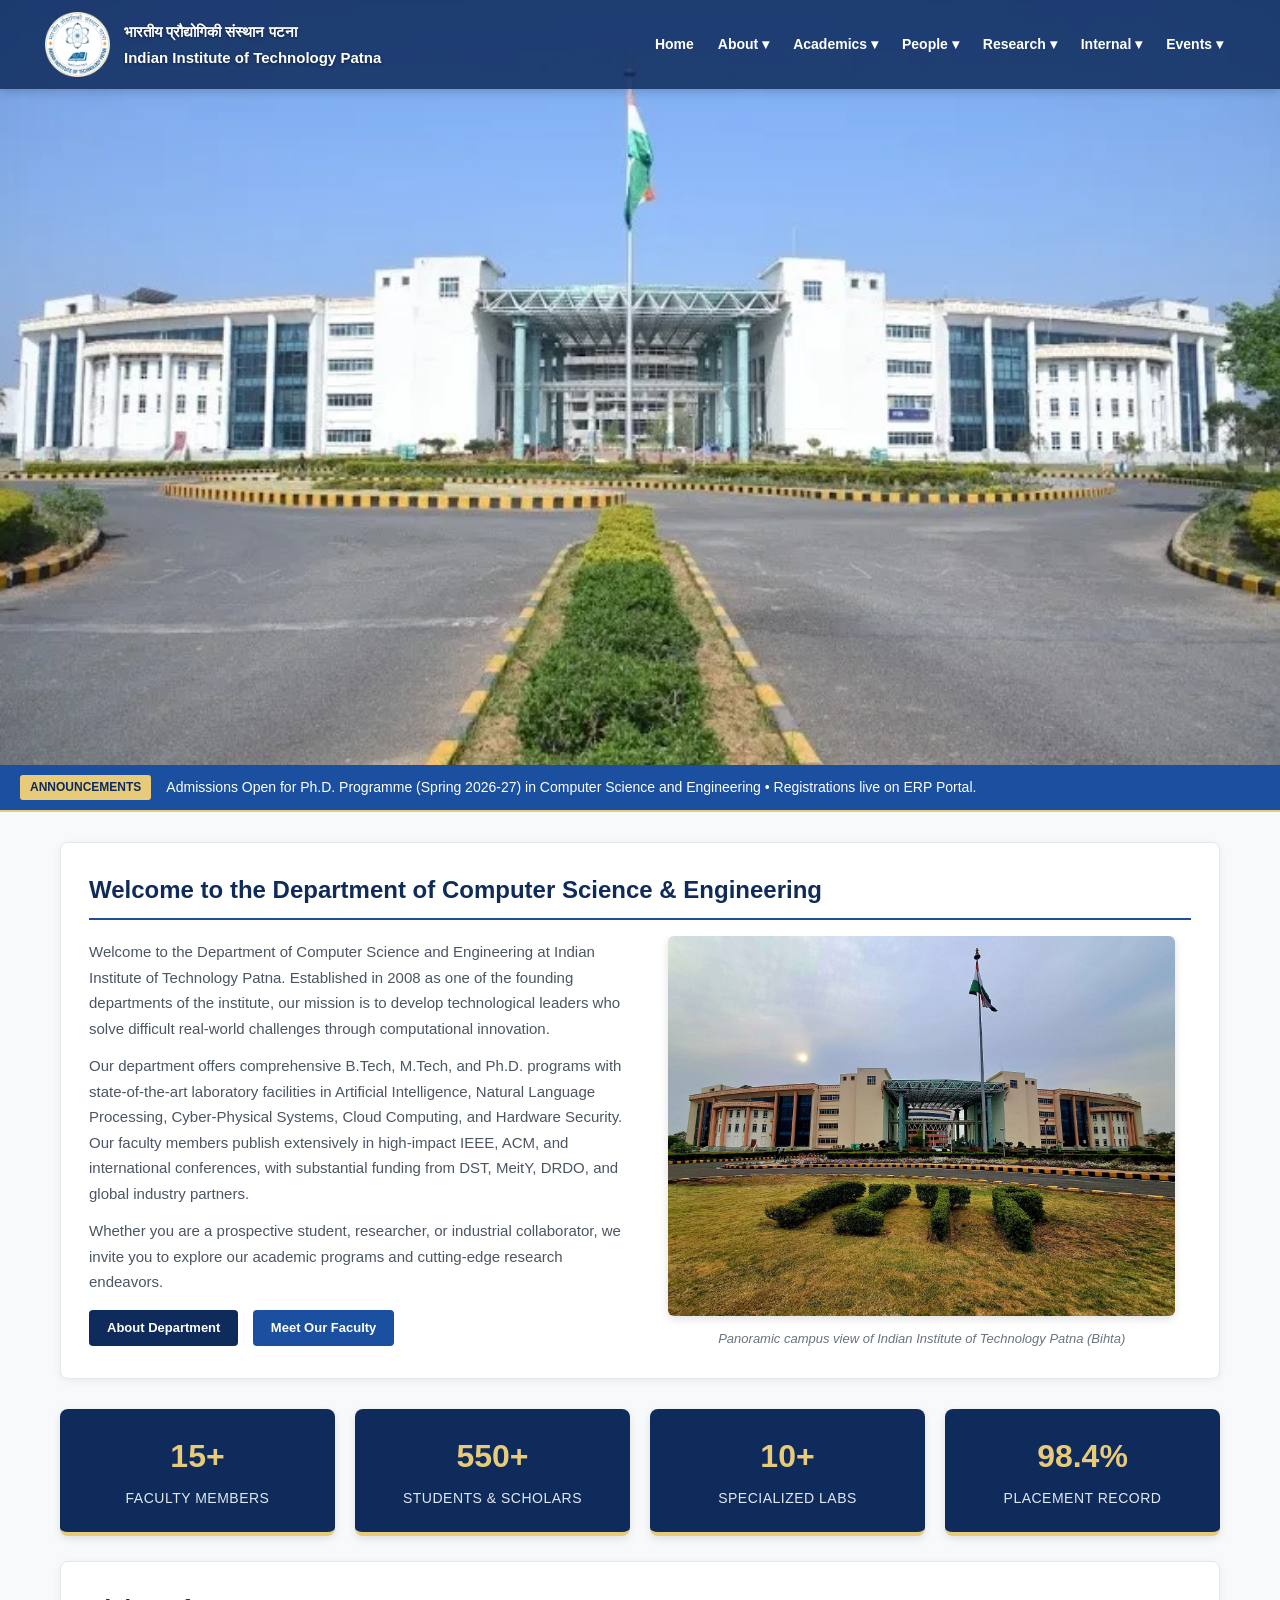
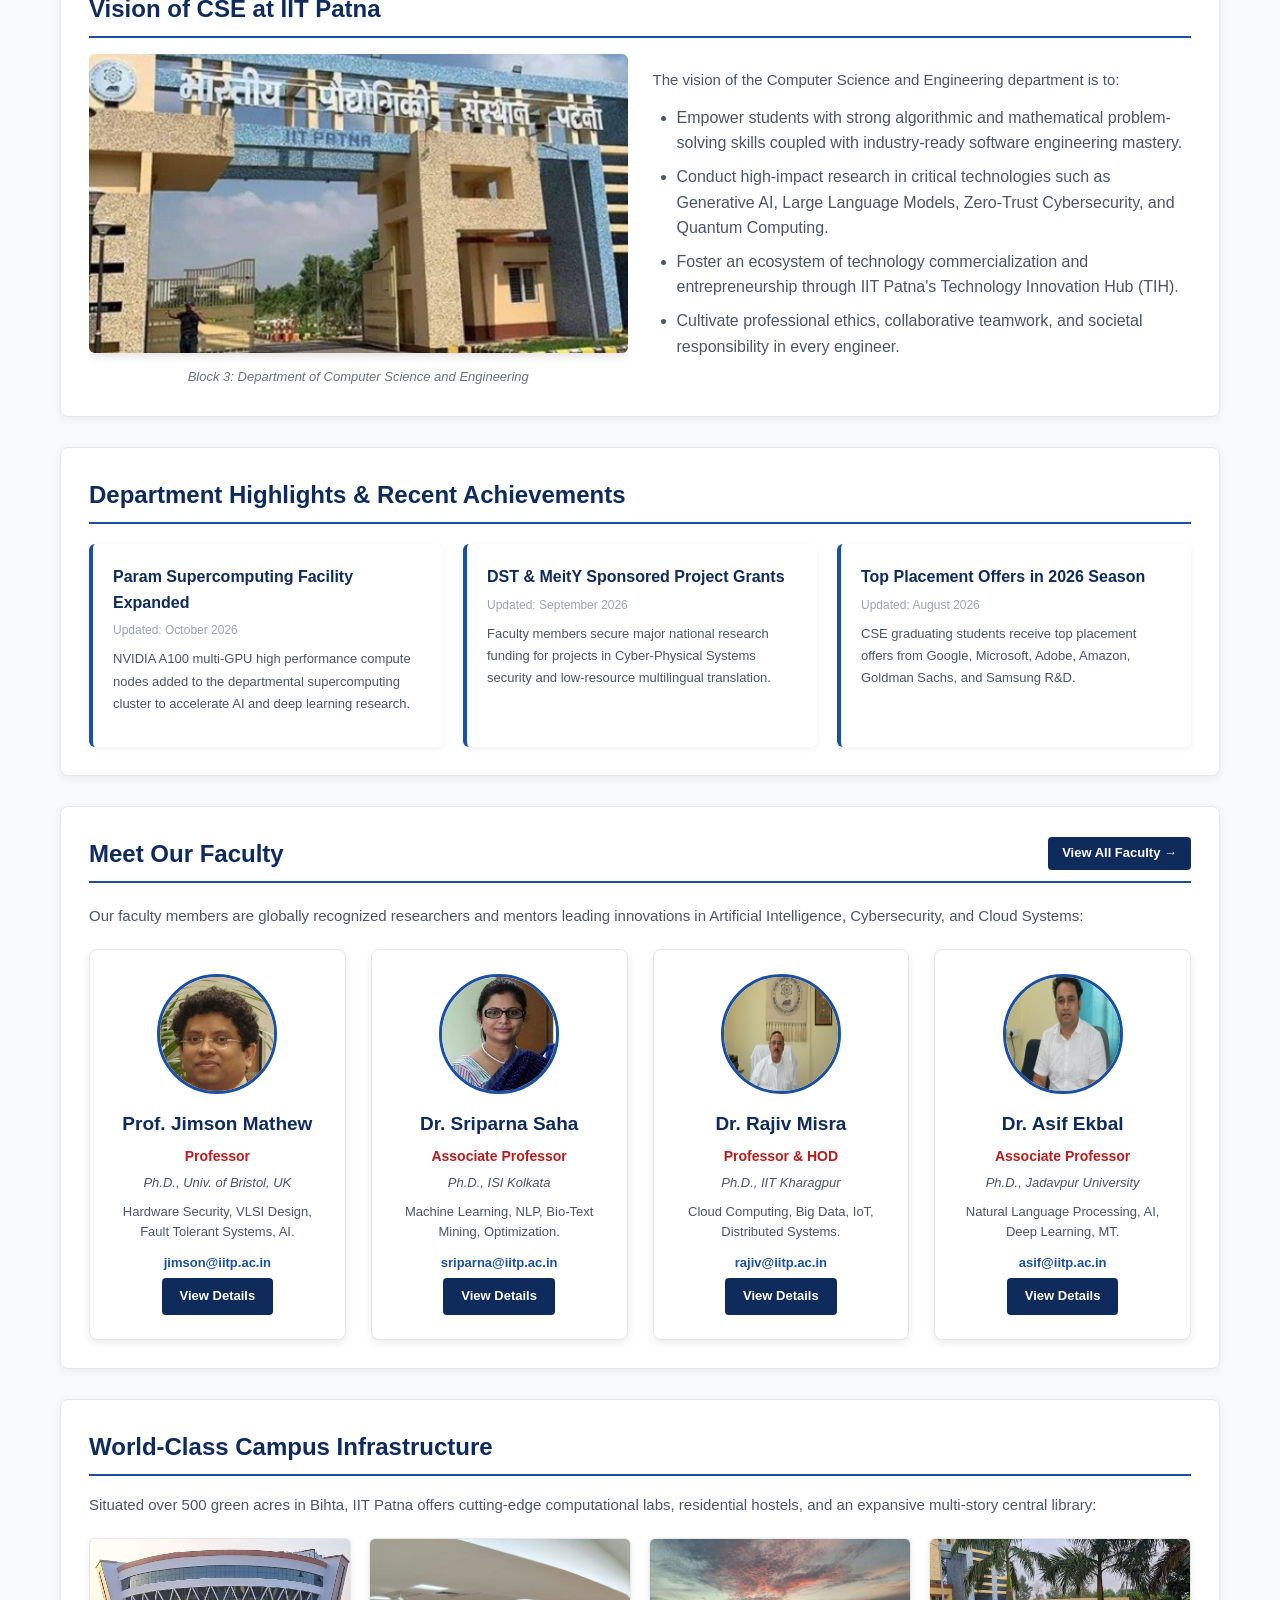
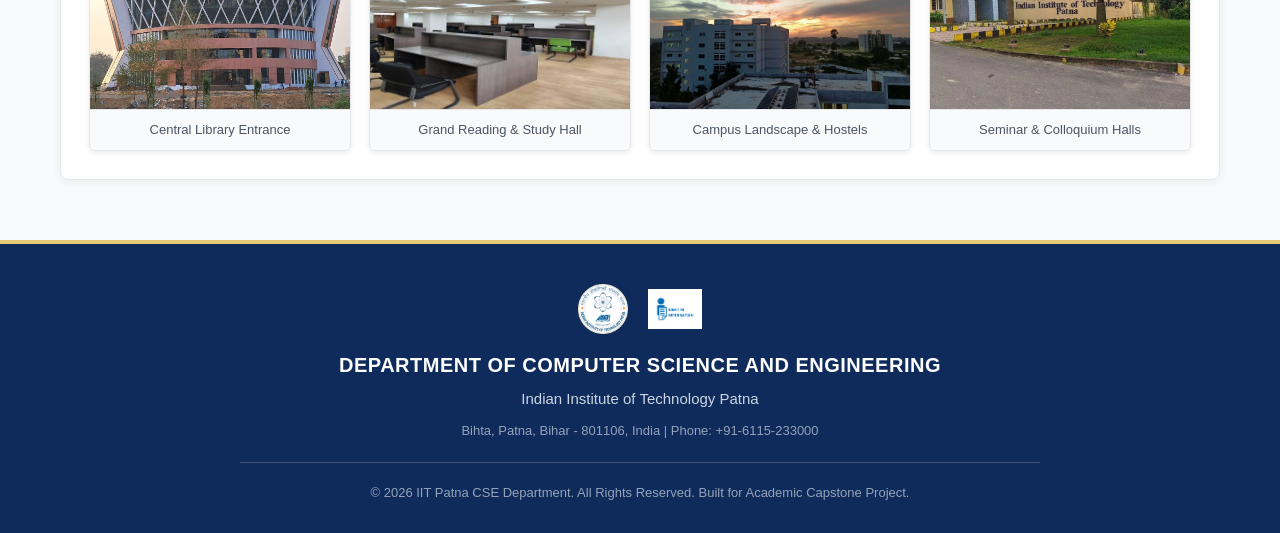
==== commit bebb28a9: "Refactor project architecture, standardize paths, and prepare for GitHub Pages deployment" ====
--- a/index.html
+++ b/index.html
@@ -109,12 +109,12 @@
 
 <!-- Banner Image Slider -->
 <div class="banner">
-    <img class="slider-width" src="assets/images/institute/campus-academic-complex.webp" alt="IIT Patna Academic Building Complex">
-    <img class="slider-width" src="assets/images/institute/campus-main-gate.jpg" alt="IIT Patna Main Gate and Campus Walkway">
-    <img class="slider-width" src="assets/images/institute/campus-lawn-view.webp" alt="IIT Patna Lush Campus Lawn">
-    <img class="slider-width" src="assets/images/institute/campus-faculty-housing.webp" alt="IIT Patna Faculty and Student Housing">
-    <img class="slider-width" src="assets/images/institute/campus-senate-hall.jpg" alt="IIT Patna Senate Hall">
-    <img class="slider-width" src="assets/images/institute/campus-night-view.jpg" alt="IIT Patna Night Campus View">
+    <img class="slider-width" src="assets/images/institute/campus-academic-complex.webp" alt="IIT Patna Main Academic Complex with National Flag">
+    <img class="slider-width" src="assets/images/institute/campus-main-gate.jpg" alt="IIT Patna Central Library Facade &amp; Entrance">
+    <img class="slider-width" src="assets/images/institute/campus-lawn-view.webp" alt="IIT Patna Main Entrance Avenue">
+    <img class="slider-width" src="assets/images/institute/campus-faculty-housing.webp" alt="IIT Patna Academic Courtyard &amp; Lawn">
+    <img class="slider-width" src="assets/images/institute/campus-senate-hall.jpg" alt="IIT Patna Central Library Modern Reading Hall">
+    <img class="slider-width" src="assets/images/institute/campus-night-view.jpg" alt="Main Ceremonial Entrance Gate of IIT Patna">
 </div>
 
 <!-- Latest Announcement Bar / News Ticker -->
@@ -279,16 +279,16 @@
         <p>Situated over 500 green acres in Bihta, IIT Patna offers cutting-edge computational labs, residential hostels, and an expansive multi-story central library:</p>
         <div class="gallery-grid">
             <div class="gallery-item">
-                <img src="assets/images/academic/library-main-entrance.jpg" alt="Central Library Entrance">
+                <img src="assets/images/institute/campus-main-gate.jpg" alt="Central Library Entrance">
                 <div class="gallery-caption">Central Library Entrance</div>
             </div>
             <div class="gallery-item">
-                <img src="assets/images/academic/library-grand-atrium.jpg" alt="Central Library Grand Reading Atrium">
-                <div class="gallery-caption">Grand Reading Atrium</div>
+                <img src="assets/images/institute/campus-senate-hall.jpg" alt="Central Library Modern Reading Hall">
+                <div class="gallery-caption">Grand Reading &amp; Study Hall</div>
             </div>
             <div class="gallery-item">
-                <img src="assets/images/institute/hostel-building.jpg" alt="Student Residential Hostels">
-                <div class="gallery-caption">Student Hostels &amp; Living</div>
+                <img src="assets/images/institute/hostel-building.jpg" alt="Scenic view of the green Bihta campus and surrounding landscape">
+                <div class="gallery-caption">Campus Landscape &amp; Hostels</div>
             </div>
             <div class="gallery-item">
                 <img src="assets/images/academic/conference-hall.webp" alt="Campus Seminar and Conference Halls">
